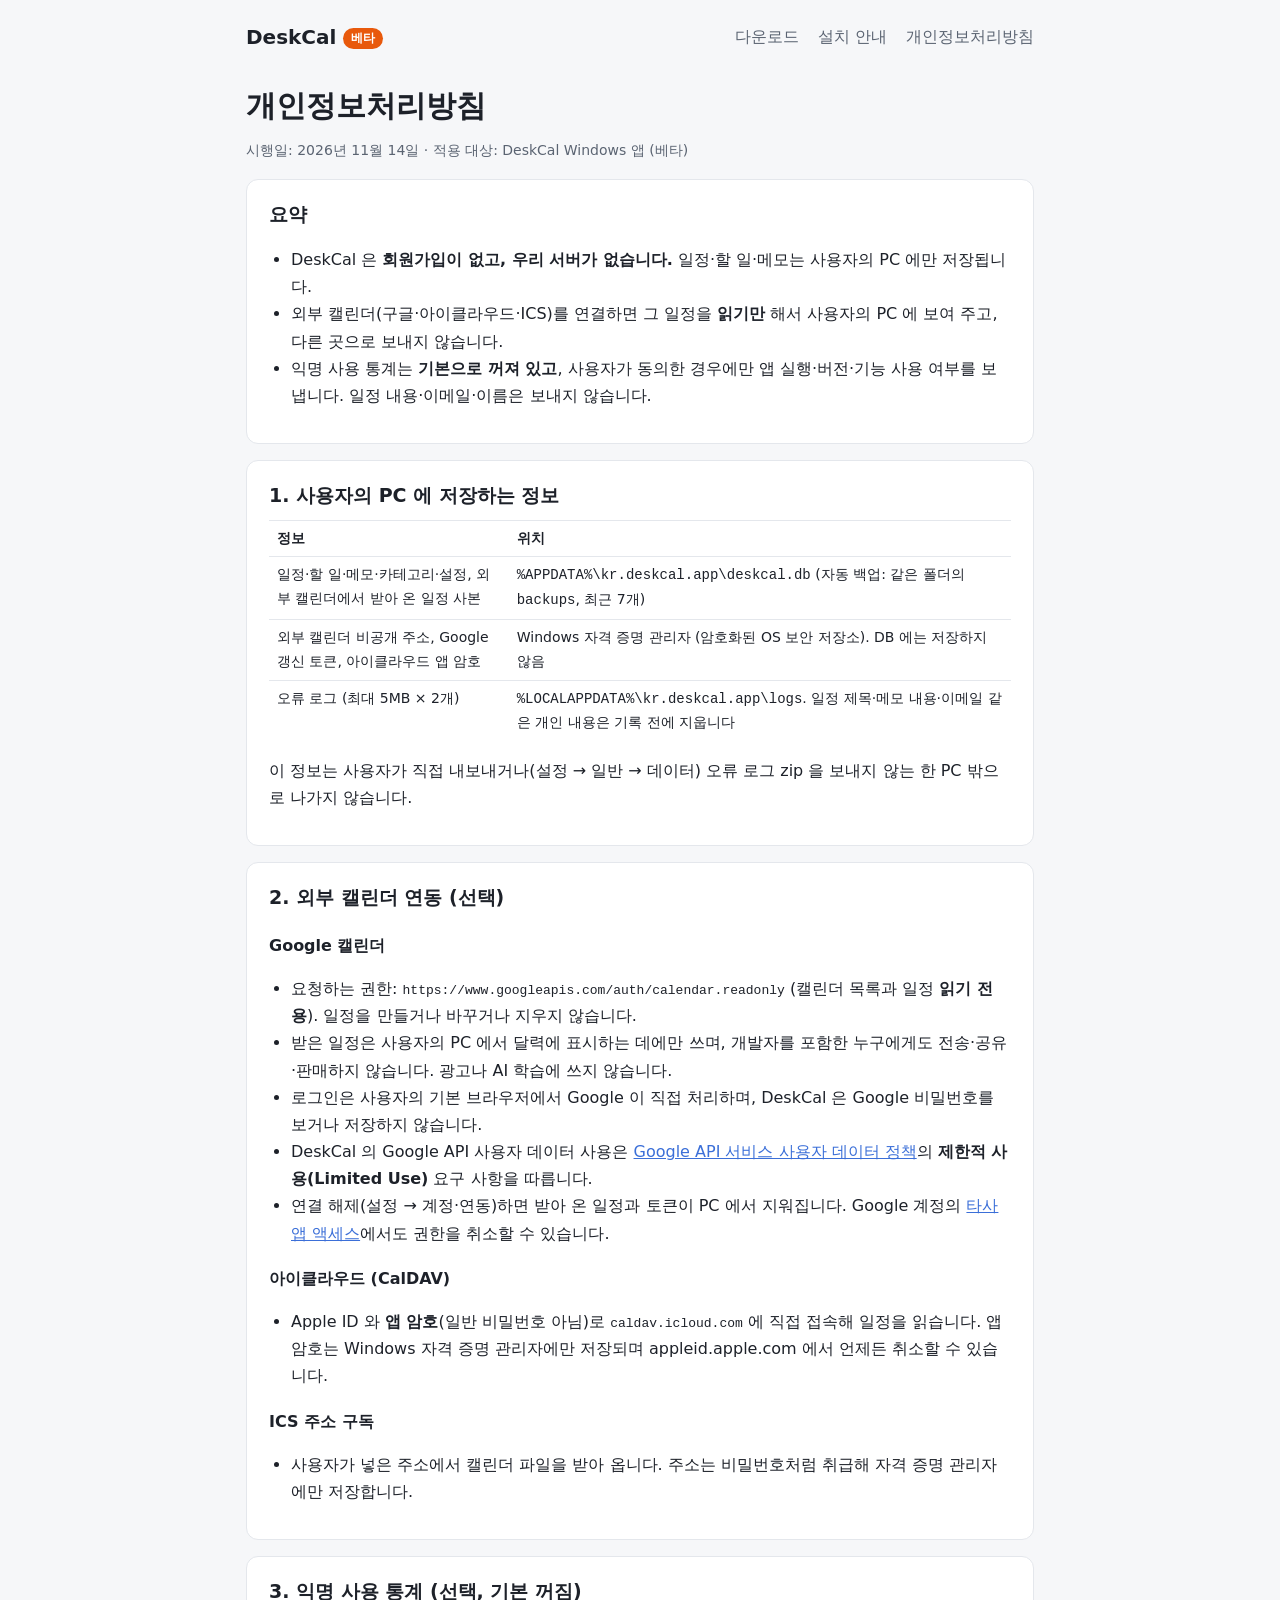
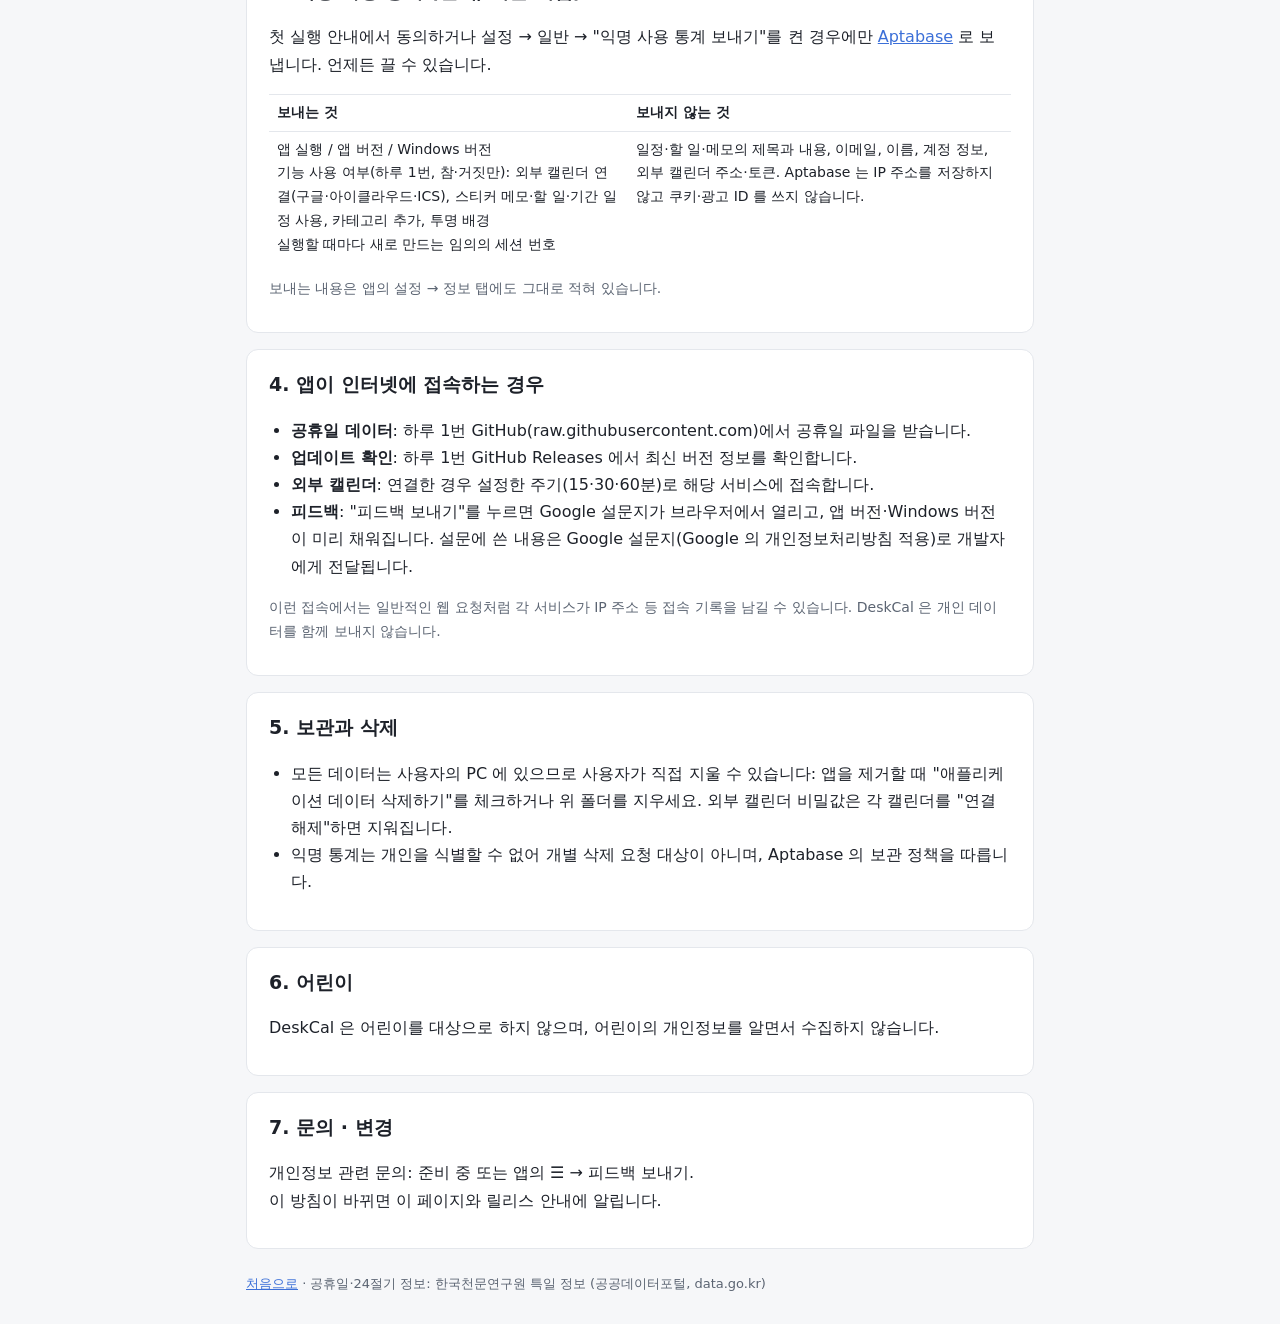
==== privacy.html @ dae32cf1 "Add files via upload" ====
<!doctype html>
<html lang="ko">
<head>
  <meta charset="utf-8" />
  <meta name="viewport" content="width=device-width, initial-scale=1" />
  <title>DeskCal 개인정보처리방침</title>
  <link rel="stylesheet" href="style.css" />
</head>
<body>
  <header>
    <a class="logo" href="./">DeskCal <span class="beta">베타</span></a>
    <nav>
      <a href="./#download">다운로드</a>
      <a href="install.html">설치 안내</a>
      <a href="privacy.html">개인정보처리방침</a>
    </nav>
  </header>
  <main>
    <h1>개인정보처리방침</h1>
    <p class="muted">시행일: 2026년 11월 14일 · 적용 대상: DeskCal Windows 앱 (베타)</p>

    <section>
      <h2>요약</h2>
      <ul>
        <li>DeskCal 은 <b>회원가입이 없고, 우리 서버가 없습니다.</b> 일정·할 일·메모는 사용자의 PC 에만 저장됩니다.</li>
        <li>외부 캘린더(구글·아이클라우드·ICS)를 연결하면 그 일정을 <b>읽기만</b> 해서 사용자의 PC 에 보여 주고, 다른 곳으로 보내지 않습니다.</li>
        <li>익명 사용 통계는 <b>기본으로 꺼져 있고</b>, 사용자가 동의한 경우에만 앱 실행·버전·기능 사용 여부를 보냅니다. 일정 내용·이메일·이름은 보내지 않습니다.</li>
      </ul>
    </section>

    <section>
      <h2>1. 사용자의 PC 에 저장하는 정보</h2>
      <table>
        <tr><th>정보</th><th>위치</th></tr>
        <tr><td>일정·할 일·메모·카테고리·설정, 외부 캘린더에서 받아 온 일정 사본</td><td><code>%APPDATA%\kr.deskcal.app\deskcal.db</code> (자동 백업: 같은 폴더의 <code>backups</code>, 최근 7개)</td></tr>
        <tr><td>외부 캘린더 비공개 주소, Google 갱신 토큰, 아이클라우드 앱 암호</td><td>Windows 자격 증명 관리자 (암호화된 OS 보안 저장소). DB 에는 저장하지 않음</td></tr>
        <tr><td>오류 로그 (최대 5MB × 2개)</td><td><code>%LOCALAPPDATA%\kr.deskcal.app\logs</code>. 일정 제목·메모 내용·이메일 같은 개인 내용은 기록 전에 지웁니다</td></tr>
      </table>
      <p>이 정보는 사용자가 직접 내보내거나(설정 → 일반 → 데이터) 오류 로그 zip 을 보내지 않는 한 PC 밖으로 나가지 않습니다.</p>
    </section>

    <section>
      <h2>2. 외부 캘린더 연동 (선택)</h2>
      <h3>Google 캘린더</h3>
      <ul>
        <li>요청하는 권한: <code>https://www.googleapis.com/auth/calendar.readonly</code> (캘린더 목록과 일정 <b>읽기 전용</b>). 일정을 만들거나 바꾸거나 지우지 않습니다.</li>
        <li>받은 일정은 사용자의 PC 에서 달력에 표시하는 데에만 쓰며, 개발자를 포함한 누구에게도 전송·공유·판매하지 않습니다. 광고나 AI 학습에 쓰지 않습니다.</li>
        <li>로그인은 사용자의 기본 브라우저에서 Google 이 직접 처리하며, DeskCal 은 Google 비밀번호를 보거나 저장하지 않습니다.</li>
        <li>DeskCal 의 Google API 사용자 데이터 사용은 <a href="https://developers.google.com/terms/api-services-user-data-policy">Google API 서비스 사용자 데이터 정책</a>의 <b>제한적 사용(Limited Use)</b> 요구 사항을 따릅니다.</li>
        <li>연결 해제(설정 → 계정·연동)하면 받아 온 일정과 토큰이 PC 에서 지워집니다. Google 계정의 <a href="https://myaccount.google.com/permissions">타사 앱 액세스</a>에서도 권한을 취소할 수 있습니다.</li>
      </ul>
      <h3>아이클라우드 (CalDAV)</h3>
      <ul>
        <li>Apple ID 와 <b>앱 암호</b>(일반 비밀번호 아님)로 <code>caldav.icloud.com</code> 에 직접 접속해 일정을 읽습니다. 앱 암호는 Windows 자격 증명 관리자에만 저장되며 appleid.apple.com 에서 언제든 취소할 수 있습니다.</li>
      </ul>
      <h3>ICS 주소 구독</h3>
      <ul>
        <li>사용자가 넣은 주소에서 캘린더 파일을 받아 옵니다. 주소는 비밀번호처럼 취급해 자격 증명 관리자에만 저장합니다.</li>
      </ul>
    </section>

    <section>
      <h2>3. 익명 사용 통계 (선택, 기본 꺼짐)</h2>
      <p>첫 실행 안내에서 동의하거나 설정 → 일반 → "익명 사용 통계 보내기"를 켠 경우에만 <a href="https://aptabase.com">Aptabase</a> 로 보냅니다. 언제든 끌 수 있습니다.</p>
      <table>
        <tr><th>보내는 것</th><th>보내지 않는 것</th></tr>
        <tr>
          <td>
            앱 실행 / 앱 버전 / Windows 버전<br />
            기능 사용 여부(하루 1번, 참·거짓만): 외부 캘린더 연결(구글·아이클라우드·ICS), 스티커 메모·할 일·기간 일정 사용, 카테고리 추가, 투명 배경<br />
            실행할 때마다 새로 만드는 임의의 세션 번호
          </td>
          <td>일정·할 일·메모의 제목과 내용, 이메일, 이름, 계정 정보, 외부 캘린더 주소·토큰. Aptabase 는 IP 주소를 저장하지 않고 쿠키·광고 ID 를 쓰지 않습니다.</td>
        </tr>
      </table>
      <p class="muted">보내는 내용은 앱의 설정 → 정보 탭에도 그대로 적혀 있습니다.</p>
    </section>

    <section>
      <h2>4. 앱이 인터넷에 접속하는 경우</h2>
      <ul>
        <li><b>공휴일 데이터</b>: 하루 1번 GitHub(raw.githubusercontent.com)에서 공휴일 파일을 받습니다.</li>
        <li><b>업데이트 확인</b>: 하루 1번 GitHub Releases 에서 최신 버전 정보를 확인합니다.</li>
        <li><b>외부 캘린더</b>: 연결한 경우 설정한 주기(15·30·60분)로 해당 서비스에 접속합니다.</li>
        <li><b>피드백</b>: "피드백 보내기"를 누르면 Google 설문지가 브라우저에서 열리고, 앱 버전·Windows 버전이 미리 채워집니다. 설문에 쓴 내용은 Google 설문지(Google 의 개인정보처리방침 적용)로 개발자에게 전달됩니다.</li>
      </ul>
      <p class="muted">이런 접속에서는 일반적인 웹 요청처럼 각 서비스가 IP 주소 등 접속 기록을 남길 수 있습니다. DeskCal 은 개인 데이터를 함께 보내지 않습니다.</p>
    </section>

    <section>
      <h2>5. 보관과 삭제</h2>
      <ul>
        <li>모든 데이터는 사용자의 PC 에 있으므로 사용자가 직접 지울 수 있습니다: 앱을 제거할 때 "애플리케이션 데이터 삭제하기"를 체크하거나 위 폴더를 지우세요. 외부 캘린더 비밀값은 각 캘린더를 "연결 해제"하면 지워집니다.</li>
        <li>익명 통계는 개인을 식별할 수 없어 개별 삭제 요청 대상이 아니며, Aptabase 의 보관 정책을 따릅니다.</li>
      </ul>
    </section>

    <section>
      <h2>6. 어린이</h2>
      <p>DeskCal 은 어린이를 대상으로 하지 않으며, 어린이의 개인정보를 알면서 수집하지 않습니다.</p>
    </section>

    <section id="contact">
      <h2>7. 문의 · 변경</h2>
      <p>개인정보 관련 문의: <span id="contact-email">준비 중</span> 또는 앱의 ☰ → 피드백 보내기.<br />
      이 방침이 바뀌면 이 페이지와 릴리스 안내에 알립니다.</p>
    </section>
  </main>
  <footer><a href="./">처음으로</a> · 공휴일·24절기 정보: 한국천문연구원 특일 정보 (공공데이터포털, data.go.kr)</footer>
</body>
</html>
---- style.css ----
:root {
  --bg: #f6f7f9;
  --card: #ffffff;
  --fg: #1d2129;
  --muted: #5b6472;
  --line: #e4e7ec;
  --accent: #3b6fd8;
  --beta: #e8590c;
  font-family: "Pretendard", "Malgun Gothic", "맑은 고딕", system-ui, sans-serif;
}

@media (prefers-color-scheme: dark) {
  :root {
    --bg: #17191e;
    --card: #22252c;
    --fg: #e8eaef;
    --muted: #a3abb8;
    --line: #2f333c;
    --accent: #8ab4ff;
  }
}

* {
  box-sizing: border-box;
}

body {
  margin: 0;
  background: var(--bg);
  color: var(--fg);
  line-height: 1.7;
}

header,
main,
footer {
  max-width: 820px;
  margin: 0 auto;
  padding: 0 16px;
}

header {
  display: flex;
  align-items: center;
  justify-content: space-between;
  flex-wrap: wrap;
  gap: 8px;
  padding-top: 20px;
  padding-bottom: 8px;
}

header .logo {
  font-weight: 800;
  font-size: 20px;
  color: var(--fg);
  text-decoration: none;
}

nav a {
  color: var(--muted);
  text-decoration: none;
  margin-left: 14px;
}

nav a:hover {
  color: var(--accent);
}

.beta {
  display: inline-block;
  padding: 0 8px;
  border-radius: 999px;
  font-size: 12px;
  font-weight: 700;
  color: #fff;
  background: var(--beta);
  vertical-align: middle;
}

section {
  background: var(--card);
  border: 1px solid var(--line);
  border-radius: 12px;
  padding: 18px 22px;
  margin: 16px 0;
}

h1 {
  font-size: 30px;
  line-height: 1.3;
  margin: 24px 0 8px;
}

h2 {
  font-size: 19px;
  margin: 0 0 8px;
}

h3 {
  font-size: 16px;
  margin: 18px 0 4px;
}

a {
  color: var(--accent);
}

.download {
  display: inline-block;
  margin: 8px 8px 0 0;
  padding: 10px 18px;
  border-radius: 8px;
  background: var(--accent);
  color: #fff;
  font-weight: 700;
  text-decoration: none;
}

.download.secondary {
  background: transparent;
  color: var(--accent);
  border: 1px solid var(--accent);
}

.muted {
  color: var(--muted);
  font-size: 14px;
}

.shot {
  border: 2px dashed var(--line);
  border-radius: 10px;
  padding: 28px;
  text-align: center;
  color: var(--muted);
  margin: 8px 0;
}

.shot img {
  max-width: 100%;
  border-radius: 8px;
}

ul,
ol {
  padding-left: 22px;
}

table {
  border-collapse: collapse;
  width: 100%;
  font-size: 14px;
}

th,
td {
  border-top: 1px solid var(--line);
  padding: 6px 8px;
  text-align: left;
  vertical-align: top;
}

footer {
  padding-top: 8px;
  padding-bottom: 32px;
  color: var(--muted);
  font-size: 13px;
}
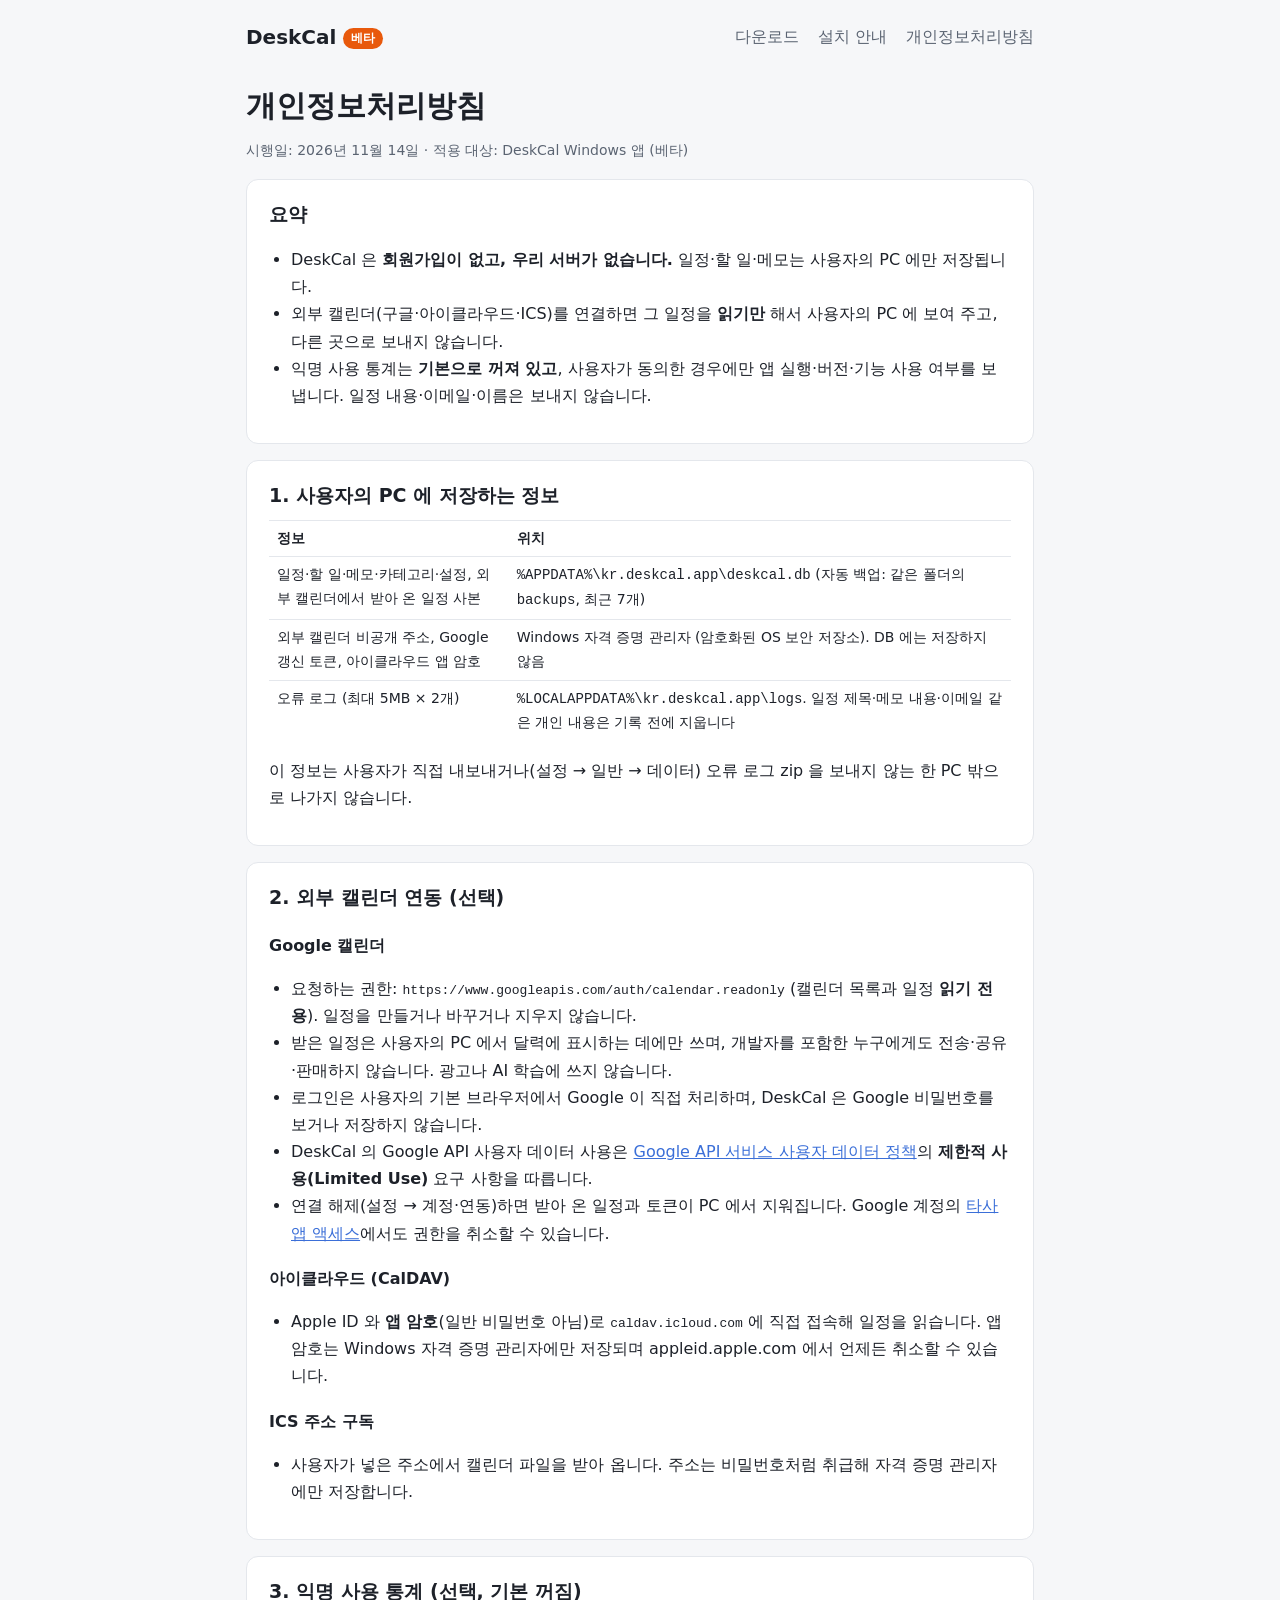
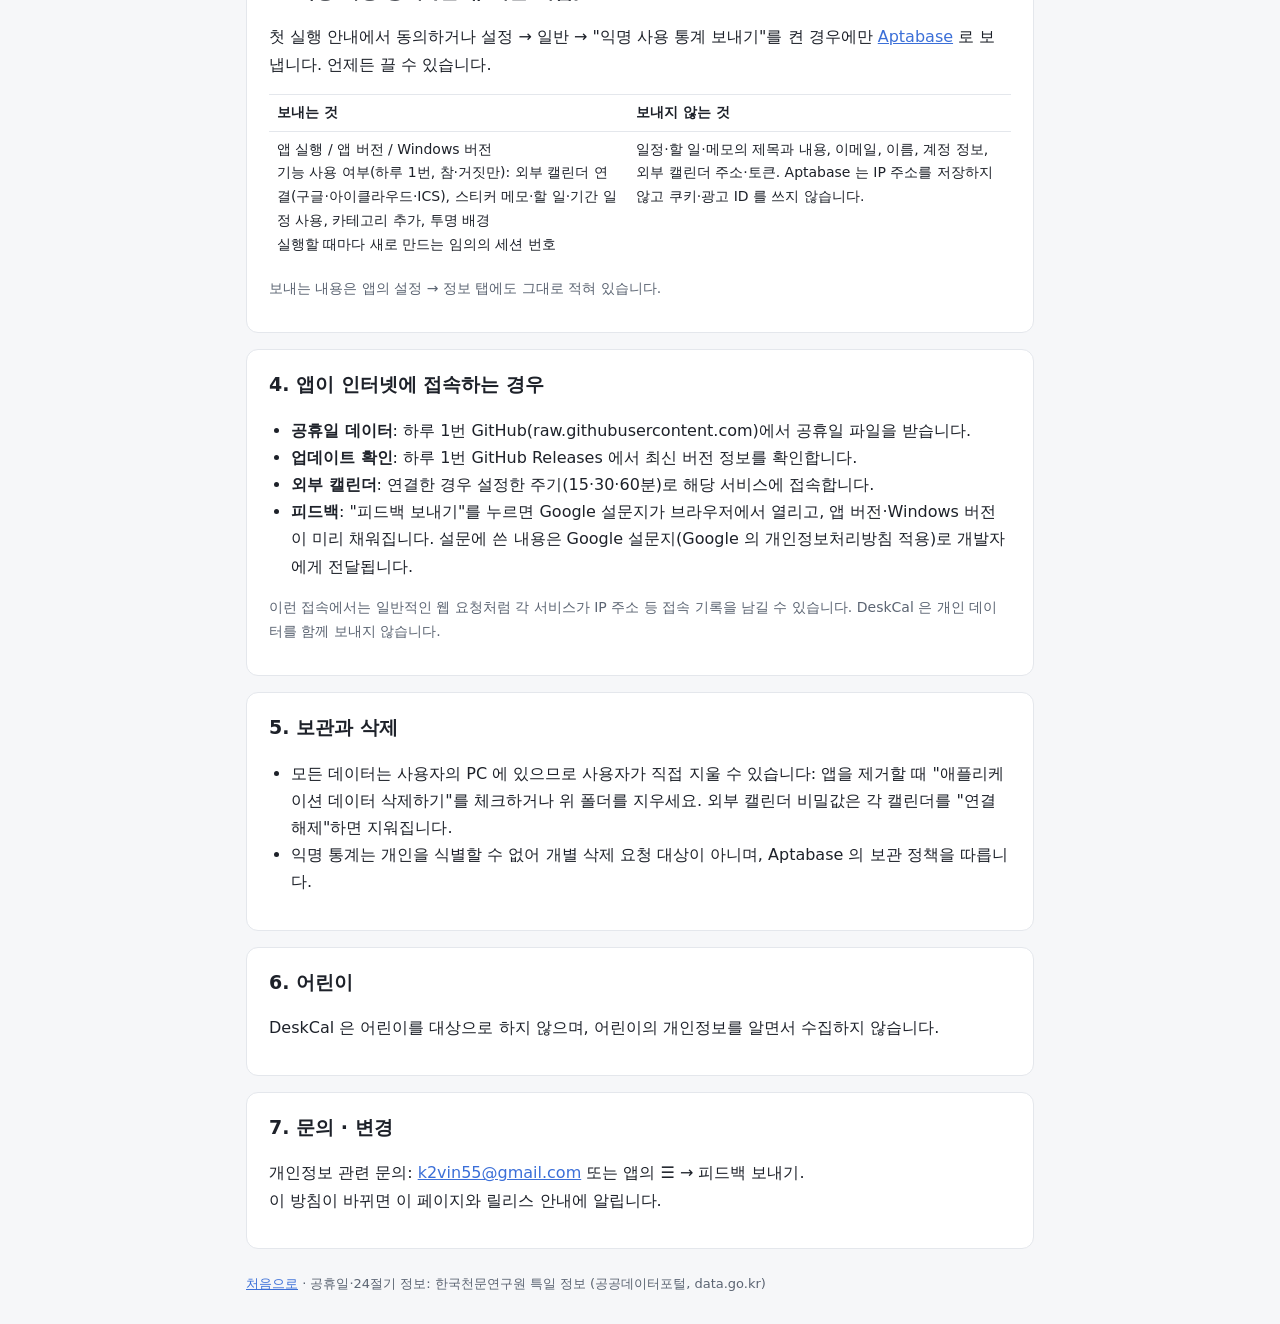
==== commit 021f6128: "Add files via upload" ====
--- a/privacy.html
+++ b/privacy.html
@@ -102,7 +102,7 @@
 
     <section id="contact">
       <h2>7. 문의 · 변경</h2>
-      <p>개인정보 관련 문의: <span id="contact-email">준비 중</span> 또는 앱의 ☰ → 피드백 보내기.<br />
+      <p>개인정보 관련 문의: <span id="contact-email"><a href="mailto:k2vin55@gmail.com">k2vin55@gmail.com</a></span> 또는 앱의 ☰ → 피드백 보내기.<br />
       이 방침이 바뀌면 이 페이지와 릴리스 안내에 알립니다.</p>
     </section>
   </main>
